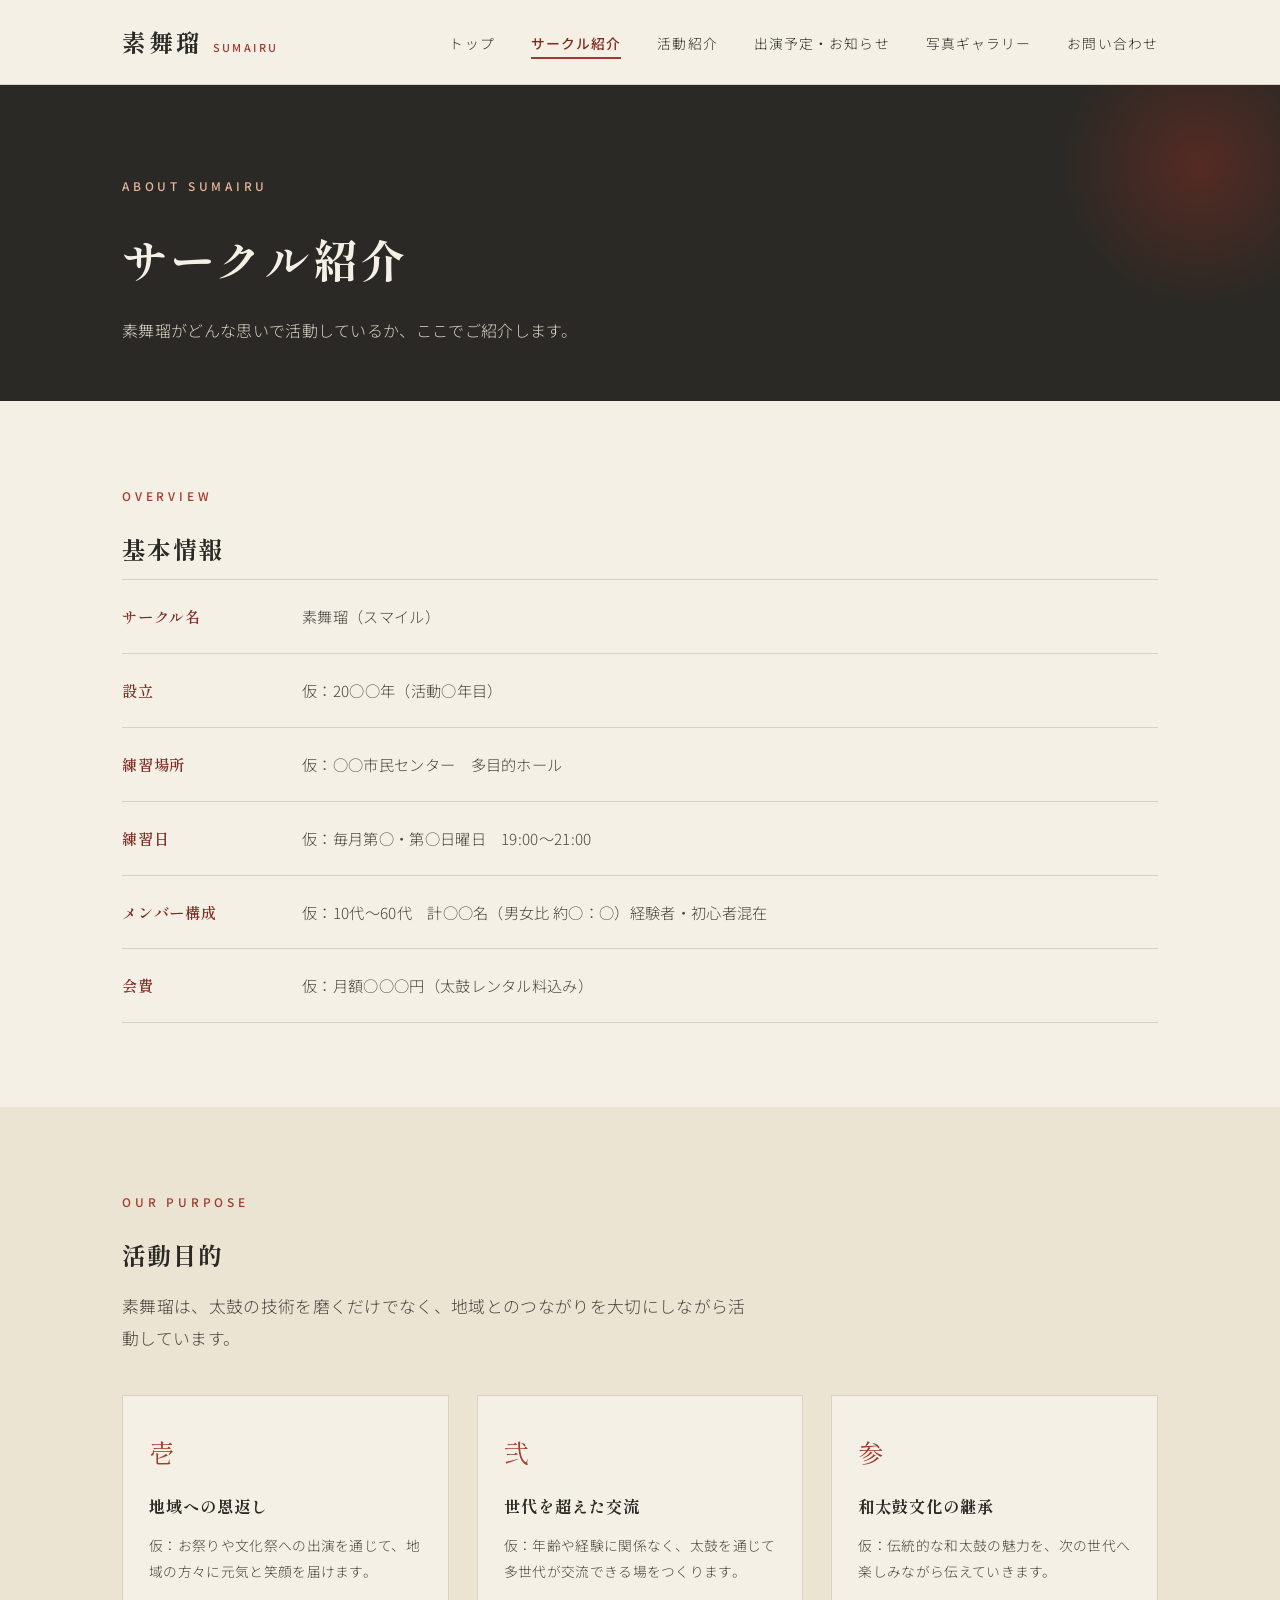
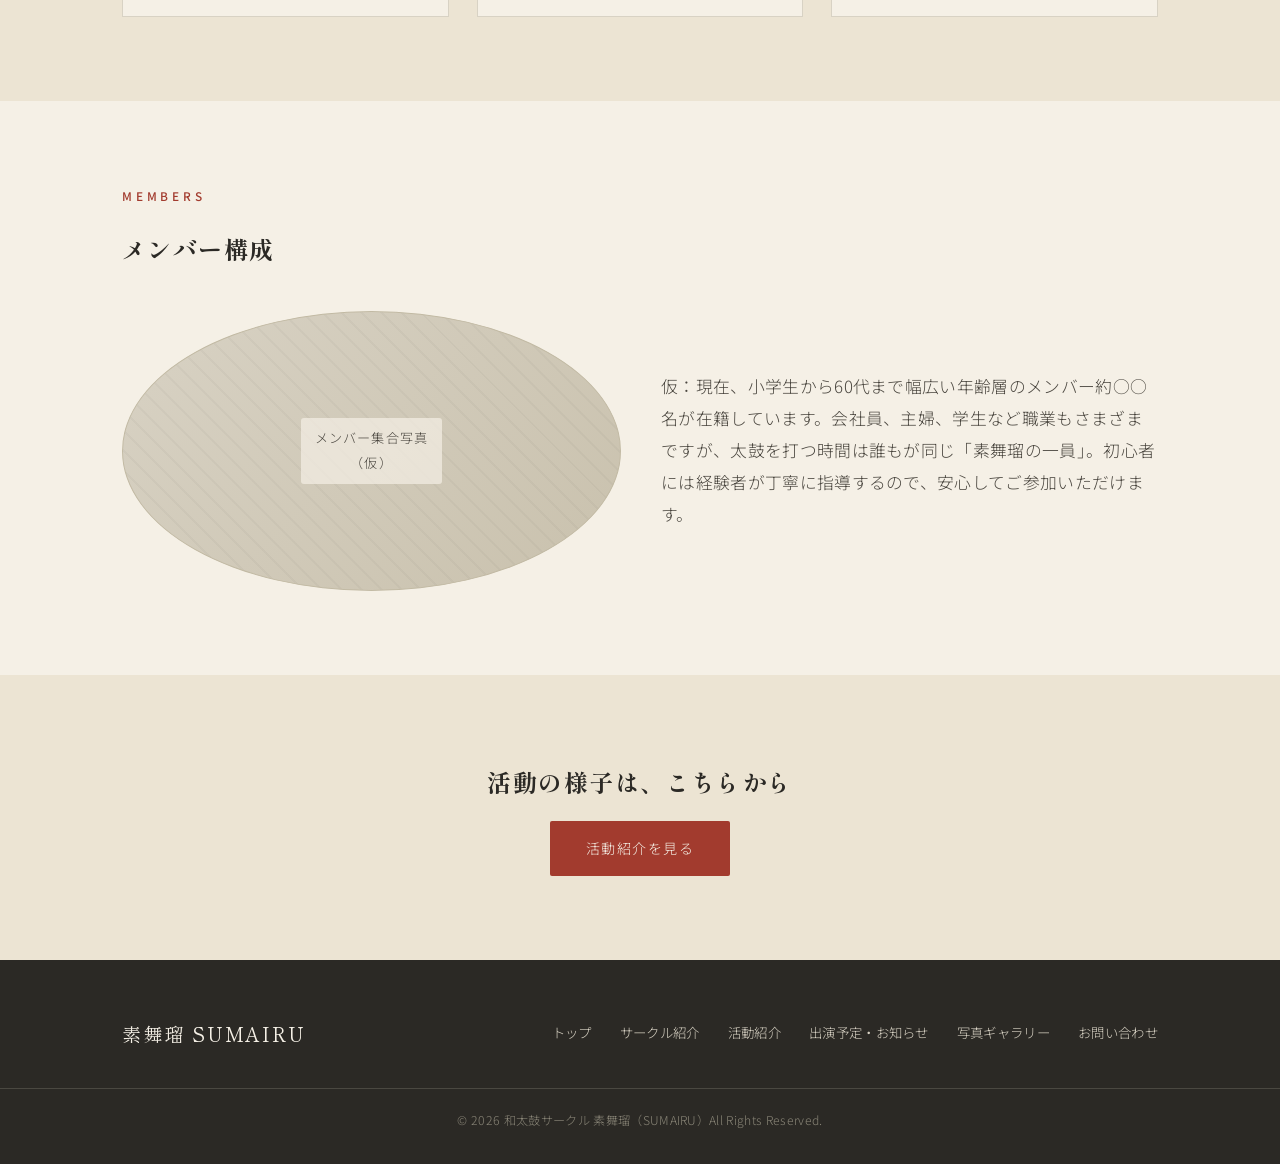
==== about.html @ edcd3ee0 "Add files via upload" ====
<!DOCTYPE html>
<html lang="ja">
<head>
<meta charset="UTF-8">
<meta name="viewport" content="width=device-width, initial-scale=1.0">
<title>サークル紹介 | 素舞瑠（スマイル）</title>
<link rel="stylesheet" href="style.css">
<style>
  .info-table {
    width: 100%;
    border-collapse: collapse;
    margin-top: 8px;
  }
  .info-table tr { border-bottom: 1px solid var(--washi); }
  .info-table tr:first-child { border-top: 1px solid var(--washi); }
  .info-table th, .info-table td {
    text-align: left;
    padding: 22px 0;
    vertical-align: top;
  }
  .info-table th {
    width: 180px;
    font-family: 'Shippori Mincho', serif;
    font-weight: 600;
    font-size: 0.95rem;
    color: var(--vermilion-deep);
    letter-spacing: 0.05em;
  }
  .info-table td { font-size: 0.95rem; color: var(--ink-soft); }

  .purpose-grid { display: grid; grid-template-columns: repeat(3,1fr); gap: 28px; margin-top: 40px; }
  .purpose-card {
    background: var(--cream);
    border: 1px solid var(--washi);
    padding: 32px 26px;
  }
  .purpose-card .ji { font-family:'Shippori Mincho', serif; font-size: 1.6rem; color: var(--vermilion); margin-bottom: 14px; display:block; }
  .purpose-card h3 { font-size: 1.02rem; margin-bottom: 10px; }
  .purpose-card p { font-size: 0.86rem; color: var(--ink-soft); }
  @media (max-width: 760px) { .purpose-grid { grid-template-columns: 1fr; } }

  .member-row { display: flex; gap: 40px; align-items: center; margin-top: 40px; }
  .member-row .photo-frame { flex: 1; height: 280px; }
  .member-row .m-text { flex: 1; }
  @media (max-width: 760px) { .member-row { flex-direction: column; } }
</style>
</head>
<body>

<header class="site-header">
  <div class="wrap">
    <a href="index.html" class="brand">
      <span class="brand-kanji">素舞瑠</span>
      <span class="brand-kana">SUMAIRU</span>
    </a>
    <button class="nav-toggle" aria-label="メニュー">☰</button>
    <nav class="main-nav">
      <ul>
        <li><a href="index.html">トップ</a></li>
        <li><a href="about.html" class="active">サークル紹介</a></li>
        <li><a href="activities.html">活動紹介</a></li>
        <li><a href="schedule.html">出演予定・お知らせ</a></li>
        <li><a href="gallery.html">写真ギャラリー</a></li>
        <li><a href="contact.html">お問い合わせ</a></li>
      </ul>
    </nav>
  </div>
</header>

<section class="page-hero">
  <div class="wrap">
    <span class="eyebrow" style="color:#E8B49A;">About Sumairu</span>
    <h1>サークル紹介</h1>
    <p>素舞瑠がどんな思いで活動しているか、ここでご紹介します。</p>
  </div>
</section>

<section>
  <div class="wrap">
    <span class="eyebrow">Overview</span>
    <h2 style="font-size:1.5rem; margin-bottom:8px;">基本情報</h2>
    <table class="info-table">
      <tr><th>サークル名</th><td>素舞瑠（スマイル）</td></tr>
      <tr><th>設立</th><td>仮：20○○年（活動○年目）</td></tr>
      <tr><th>練習場所</th><td>仮：○○市民センター　多目的ホール</td></tr>
      <tr><th>練習日</th><td>仮：毎月第○・第○日曜日　19:00〜21:00</td></tr>
      <tr><th>メンバー構成</th><td>仮：10代〜60代　計○○名（男女比 約○：○）経験者・初心者混在</td></tr>
      <tr><th>会費</th><td>仮：月額○○○円（太鼓レンタル料込み）</td></tr>
    </table>
  </div>
</section>

<section class="alt">
  <div class="wrap">
    <span class="eyebrow">Our Purpose</span>
    <h2 style="font-size:1.5rem;">活動目的</h2>
    <p class="lead" style="max-width:640px; margin-top:14px;">素舞瑠は、太鼓の技術を磨くだけでなく、地域とのつながりを大切にしながら活動しています。</p>
    <div class="purpose-grid">
      <div class="purpose-card">
        <span class="ji">壱</span>
        <h3>地域への恩返し</h3>
        <p>仮：お祭りや文化祭への出演を通じて、地域の方々に元気と笑顔を届けます。</p>
      </div>
      <div class="purpose-card">
        <span class="ji">弐</span>
        <h3>世代を超えた交流</h3>
        <p>仮：年齢や経験に関係なく、太鼓を通じて多世代が交流できる場をつくります。</p>
      </div>
      <div class="purpose-card">
        <span class="ji">参</span>
        <h3>和太鼓文化の継承</h3>
        <p>仮：伝統的な和太鼓の魅力を、次の世代へ楽しみながら伝えていきます。</p>
      </div>
    </div>
  </div>
</section>

<section>
  <div class="wrap">
    <span class="eyebrow">Members</span>
    <h2 style="font-size:1.5rem;">メンバー構成</h2>
    <div class="member-row">
      <div class="photo-frame round"><span>メンバー集合写真<br>（仮）</span></div>
      <div class="m-text">
        <p class="lead">仮：現在、小学生から60代まで幅広い年齢層のメンバー約○○名が在籍しています。会社員、主婦、学生など職業もさまざまですが、太鼓を打つ時間は誰もが同じ「素舞瑠の一員」。初心者には経験者が丁寧に指導するので、安心してご参加いただけます。</p>
      </div>
    </div>
  </div>
</section>

<section class="alt text-center">
  <div class="wrap">
    <h2 style="font-size:1.5rem; margin-bottom:16px;">活動の様子は、<span class="brush">こちら</span>から</h2>
    <a href="activities.html" class="btn">活動紹介を見る</a>
  </div>
</section>

<footer>
  <div class="wrap">
    <div><div class="f-brand">素舞瑠 SUMAIRU</div></div>
    <nav>
      <ul>
        <li><a href="index.html">トップ</a></li>
        <li><a href="about.html">サークル紹介</a></li>
        <li><a href="activities.html">活動紹介</a></li>
        <li><a href="schedule.html">出演予定・お知らせ</a></li>
        <li><a href="gallery.html">写真ギャラリー</a></li>
        <li><a href="contact.html">お問い合わせ</a></li>
      </ul>
    </nav>
  </div>
  <div class="f-bottom">&copy; 2026 和太鼓サークル 素舞瑠（SUMAIRU）All Rights Reserved.</div>
</footer>

<script>
  document.querySelector('.nav-toggle').addEventListener('click', () => {
    document.querySelector('.main-nav').classList.toggle('open');
  });
</script>
</body>
</html>
---- style.css ----
@import url('https://fonts.googleapis.com/css2?family=Shippori+Mincho:wght@400;500;600;700;800&family=Noto+Sans+JP:wght@300;400;500;700&display=swap');

:root {
  --ink: #2B2925;
  --ink-soft: #4A463F;
  --cream: #F5F0E6;
  --cream-deep: #ECE4D3;
  --washi: #D8D2C4;
  --vermilion: #A23B2E;
  --vermilion-deep: #7E2C22;
  --indigo: #23344D;
  --indigo-soft: #3A4D68;
  --max-w: 1100px;
}

* { margin: 0; padding: 0; box-sizing: border-box; }

html { scroll-behavior: smooth; }

body {
  font-family: 'Noto Sans JP', sans-serif;
  background: var(--cream);
  color: var(--ink);
  line-height: 1.9;
  font-weight: 300;
  letter-spacing: 0.02em;
}

h1, h2, h3, .display {
  font-family: 'Shippori Mincho', serif;
  font-weight: 700;
  color: var(--ink);
  letter-spacing: 0.06em;
}

a { color: inherit; text-decoration: none; }

img { max-width: 100%; display: block; }

.wrap {
  max-width: var(--max-w);
  margin: 0 auto;
  padding: 0 32px;
}

/* ---------- Header / Nav ---------- */
.site-header {
  position: sticky;
  top: 0;
  z-index: 100;
  background: rgba(245, 240, 230, 0.92);
  backdrop-filter: blur(8px);
  border-bottom: 1px solid var(--washi);
}

.site-header .wrap {
  display: flex;
  align-items: center;
  justify-content: space-between;
  height: 84px;
}

.brand {
  display: flex;
  align-items: baseline;
  gap: 10px;
}

.brand-kanji {
  font-family: 'Shippori Mincho', serif;
  font-size: 1.5rem;
  font-weight: 800;
  letter-spacing: 0.12em;
}

.brand-kana {
  font-size: 0.68rem;
  letter-spacing: 0.22em;
  color: var(--vermilion);
  font-weight: 500;
}

nav.main-nav ul {
  list-style: none;
  display: flex;
  gap: 36px;
}

nav.main-nav a {
  font-size: 0.86rem;
  letter-spacing: 0.08em;
  position: relative;
  padding-bottom: 6px;
  white-space: nowrap;
}

nav.main-nav a::after {
  content: "";
  position: absolute;
  left: 0;
  bottom: 0;
  width: 0;
  height: 2px;
  background: var(--vermilion);
  transition: width 0.25s ease;
}

nav.main-nav a:hover::after,
nav.main-nav a.active::after {
  width: 100%;
}

nav.main-nav a.active { color: var(--vermilion-deep); font-weight: 500; }

.nav-toggle {
  display: none;
  background: none;
  border: none;
  font-size: 1.6rem;
  color: var(--ink);
  cursor: pointer;
}

@media (max-width: 760px) {
  nav.main-nav {
    position: fixed;
    top: 84px;
    left: 0;
    right: 0;
    background: var(--cream);
    border-bottom: 1px solid var(--washi);
    max-height: 0;
    overflow: hidden;
    transition: max-height 0.3s ease;
  }
  nav.main-nav.open { max-height: 400px; }
  nav.main-nav ul {
    flex-direction: column;
    gap: 0;
    padding: 8px 32px 24px;
  }
  nav.main-nav li { border-bottom: 1px solid var(--washi); }
  nav.main-nav a { display: block; padding: 16px 0; }
  .nav-toggle { display: block; }
}

/* ---------- Brush underline signature ---------- */
.brush {
  display: inline-block;
  position: relative;
}
.brush::after {
  content: "";
  position: absolute;
  left: -4%;
  right: -4%;
  bottom: -0.18em;
  height: 0.42em;
  background: var(--vermilion);
  opacity: 0.85;
  border-radius: 2px 6px 3px 8px / 6px 3px 7px 2px;
  z-index: -1;
}

/* ---------- Eyebrow label ---------- */
.eyebrow {
  font-size: 0.74rem;
  letter-spacing: 0.32em;
  color: var(--vermilion);
  font-weight: 500;
  text-transform: uppercase;
  margin-bottom: 18px;
  display: block;
}

/* ---------- Hachi divider (drumstick mark) ---------- */
.hachi-divider {
  display: flex;
  align-items: center;
  justify-content: center;
  gap: 14px;
  margin: 64px 0;
  color: var(--washi);
}
.hachi-divider .line { height: 1px; background: var(--washi); flex: 1; max-width: 220px; }
.hachi-divider .mark { font-size: 1.1rem; color: var(--vermilion); transform: rotate(20deg); }

/* ---------- Page hero (inner pages) ---------- */
.page-hero {
  background: var(--ink);
  color: var(--cream);
  padding: 90px 0 56px;
  position: relative;
  overflow: hidden;
}
.page-hero::before {
  content: "";
  position: absolute;
  right: -60px;
  top: -60px;
  width: 280px;
  height: 280px;
  border-radius: 50%;
  background: radial-gradient(circle, var(--vermilion-deep) 0%, transparent 70%);
  opacity: 0.5;
}
.page-hero h1 {
  font-size: clamp(2rem, 4vw, 2.8rem);
  color: var(--cream);
  position: relative;
}
.page-hero p {
  margin-top: 14px;
  color: var(--washi);
  font-size: 1rem;
  max-width: 520px;
  position: relative;
}

/* ---------- Section spacing ---------- */
section { padding: 84px 0; }
section.alt { background: var(--cream-deep); }

/* ---------- Placeholder photo frame (drum-head style) ---------- */
.photo-frame {
  background: linear-gradient(135deg, var(--washi) 0%, #c9c1ad 100%);
  border: 1px solid #c2baa4;
  display: flex;
  align-items: center;
  justify-content: center;
  color: var(--ink-soft);
  font-size: 0.82rem;
  letter-spacing: 0.08em;
  text-align: center;
  position: relative;
  overflow: hidden;
}
.photo-frame::before {
  content: "";
  position: absolute;
  inset: 0;
  background:
    repeating-linear-gradient(45deg, rgba(43,41,37,0.035) 0 2px, transparent 2px 14px);
}
.photo-frame span {
  position: relative;
  padding: 8px 14px;
  background: rgba(245,240,230,0.7);
  border-radius: 3px;
}
.photo-frame.round { border-radius: 50%; aspect-ratio: 1/1; }

/* ---------- Buttons ---------- */
.btn {
  display: inline-block;
  padding: 14px 36px;
  background: var(--vermilion);
  color: var(--cream);
  font-size: 0.88rem;
  letter-spacing: 0.1em;
  border-radius: 2px;
  transition: background 0.2s ease, transform 0.2s ease;
}
.btn:hover { background: var(--vermilion-deep); transform: translateY(-1px); }
.btn.outline {
  background: transparent;
  border: 1px solid var(--cream);
  color: var(--cream);
}
.btn.outline:hover { background: rgba(245,240,230,0.1); }

/* ---------- Footer ---------- */
footer {
  background: var(--ink);
  color: var(--washi);
  padding: 56px 0 32px;
  margin-top: 0;
}
footer .wrap {
  display: flex;
  flex-wrap: wrap;
  justify-content: space-between;
  gap: 32px;
}
footer .f-brand {
  font-family: 'Shippori Mincho', serif;
  font-size: 1.2rem;
  color: var(--cream);
  letter-spacing: 0.1em;
}
footer nav ul {
  list-style: none;
  display: flex;
  flex-wrap: wrap;
  gap: 8px 28px;
}
footer nav a { font-size: 0.84rem; color: var(--washi); }
footer nav a:hover { color: var(--cream); }
.f-bottom {
  border-top: 1px solid rgba(216,210,196,0.18);
  margin-top: 36px;
  padding-top: 20px;
  font-size: 0.76rem;
  color: #8a8678;
  text-align: center;
}

/* ---------- Utility ---------- */
.text-center { text-align: center; }
.lead { font-size: 1.05rem; color: var(--ink-soft); }
.grid-2 { display: grid; grid-template-columns: 1fr 1fr; gap: 48px; align-items: center; }
.grid-3 { display: grid; grid-template-columns: repeat(3, 1fr); gap: 28px; }
@media (max-width: 760px) {
  .grid-2, .grid-3 { grid-template-columns: 1fr; }
}
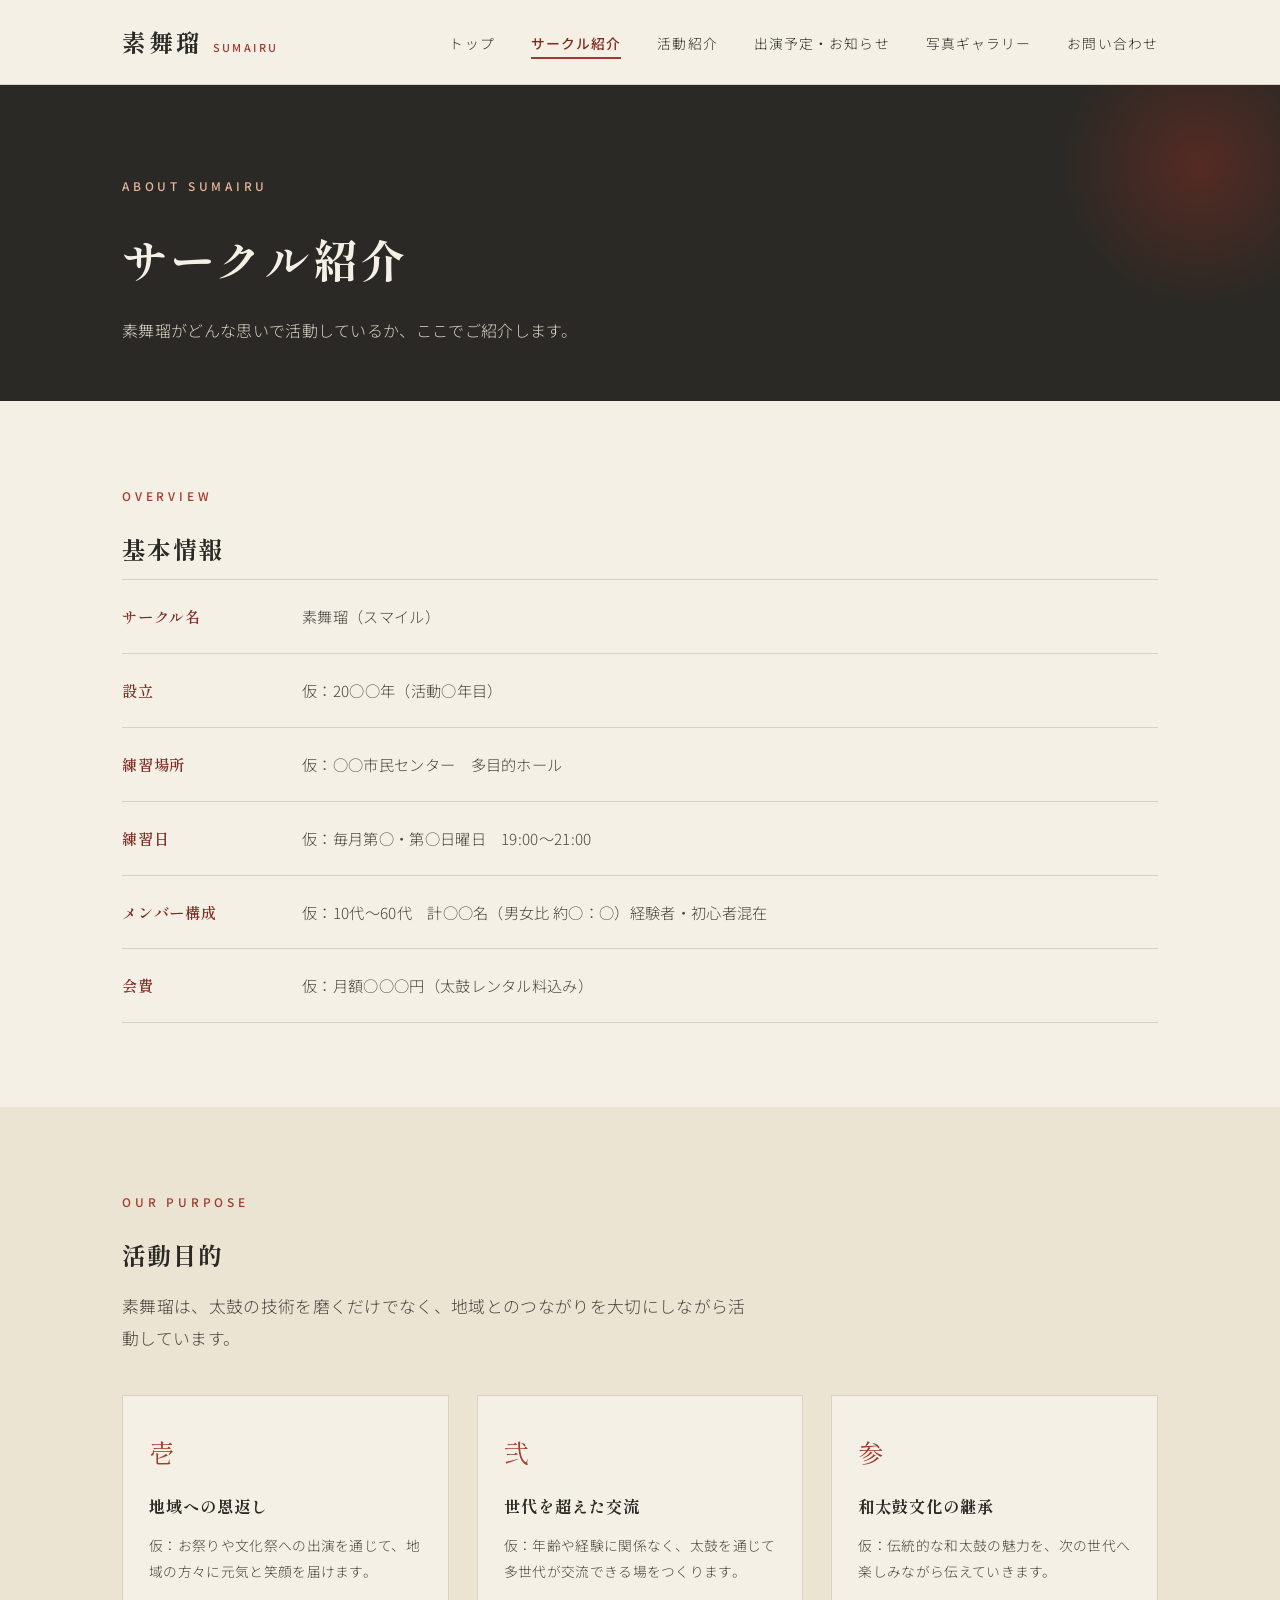
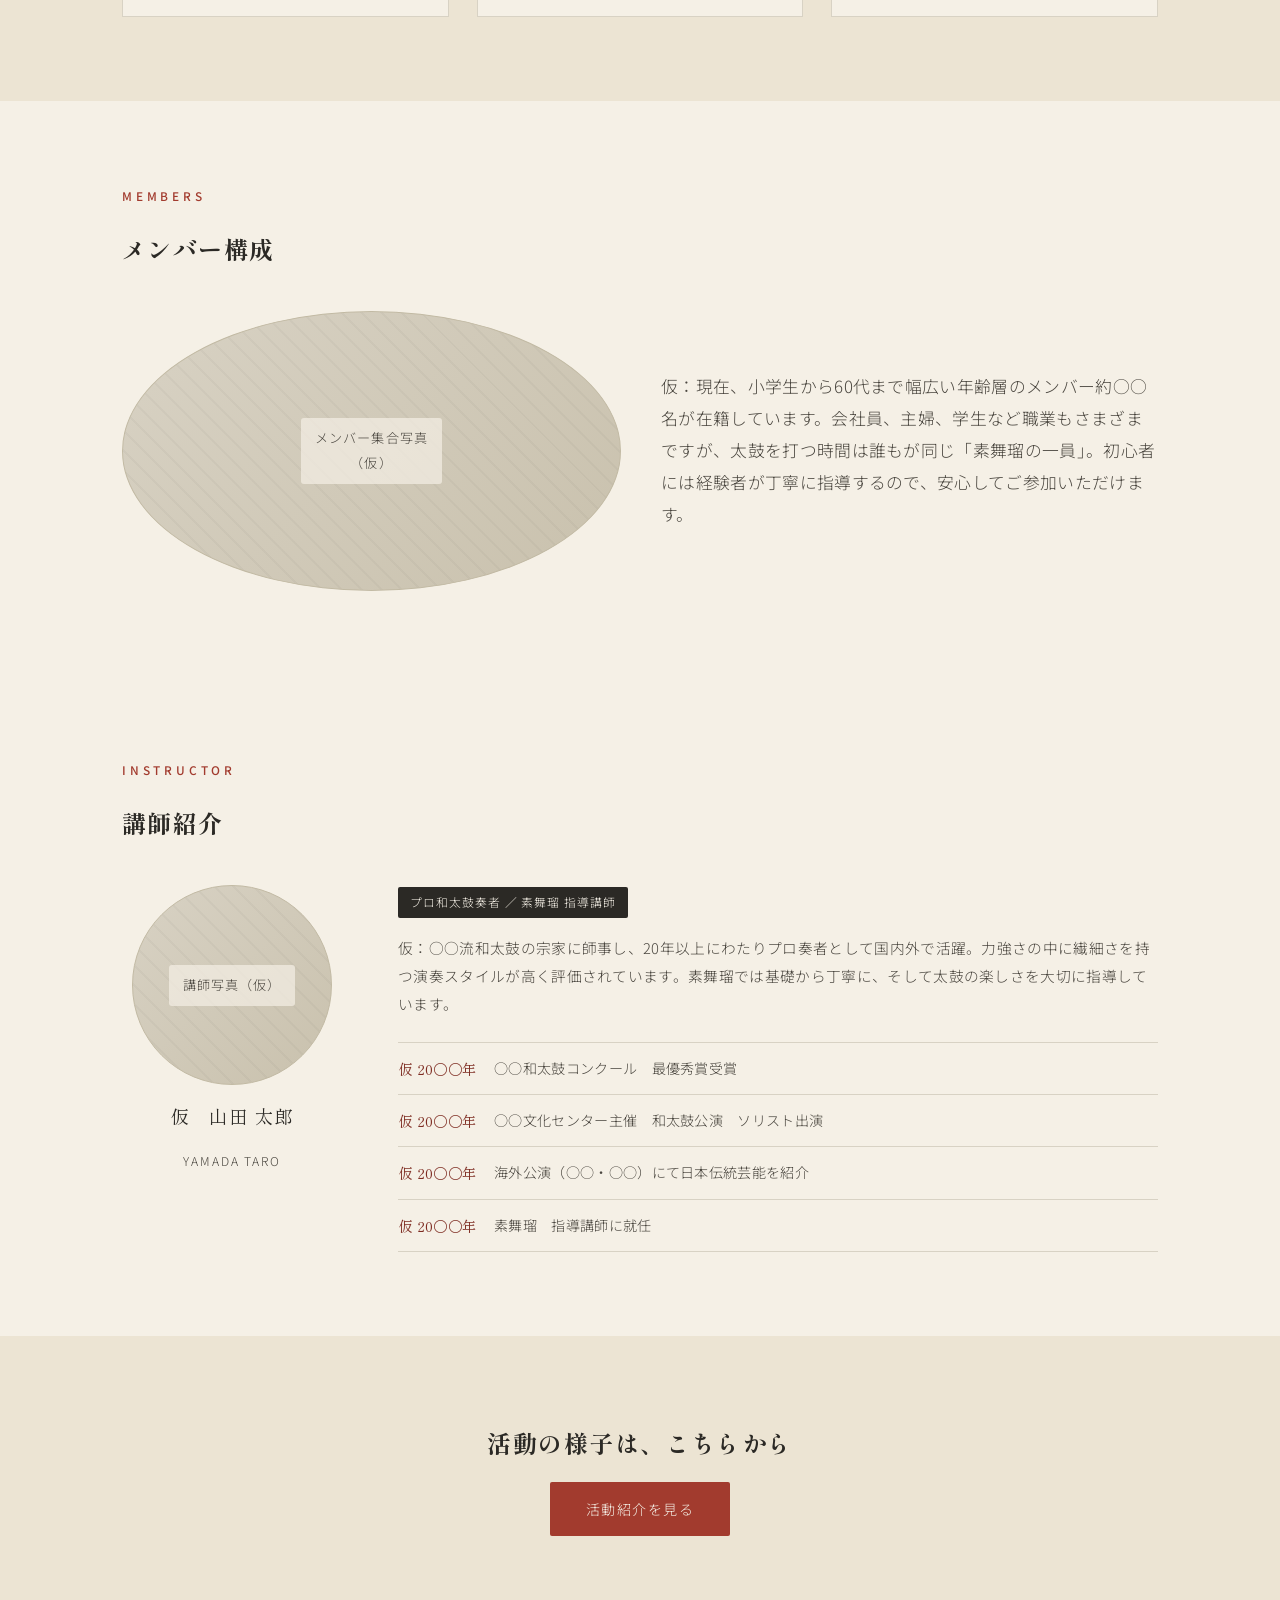
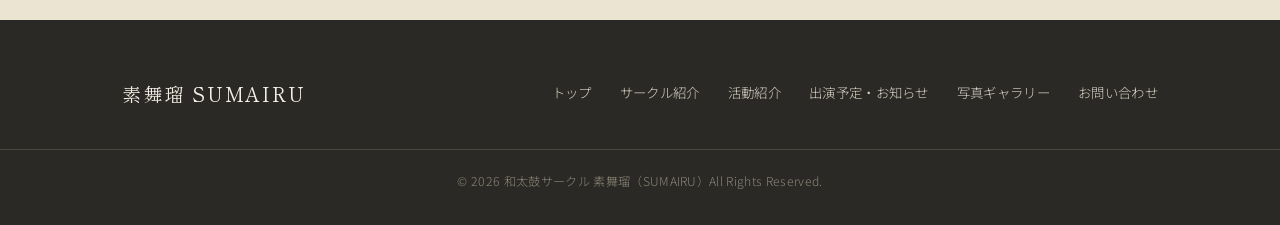
==== commit 4c5f1c72: "Add files via upload" ====
--- a/about.html
+++ b/about.html
@@ -43,6 +43,71 @@
   .member-row .photo-frame { flex: 1; height: 280px; }
   .member-row .m-text { flex: 1; }
   @media (max-width: 760px) { .member-row { flex-direction: column; } }
+
+  /* 講師紹介 */
+  .instructor-wrap {
+    display: flex;
+    gap: 56px;
+    align-items: flex-start;
+    margin-top: 40px;
+  }
+  .instructor-photo {
+    flex: 0 0 220px;
+    display: flex;
+    flex-direction: column;
+    align-items: center;
+    gap: 14px;
+  }
+  .instructor-photo .photo-frame {
+    width: 200px;
+    height: 200px;
+    border-radius: 50%;
+  }
+  .instructor-photo .i-name {
+    font-family: 'Shippori Mincho', serif;
+    font-size: 1.15rem;
+    text-align: center;
+    letter-spacing: 0.08em;
+  }
+  .instructor-photo .i-name-kana {
+    font-size: 0.76rem;
+    color: var(--ink-soft);
+    letter-spacing: 0.15em;
+    text-align: center;
+    margin-top: 2px;
+  }
+  .instructor-detail { flex: 1; }
+  .instructor-detail .i-title {
+    display: inline-block;
+    font-size: 0.74rem;
+    letter-spacing: 0.08em;
+    padding: 4px 12px;
+    background: var(--ink);
+    color: var(--cream);
+    border-radius: 2px;
+    margin-bottom: 16px;
+  }
+  .instructor-detail p { font-size: 0.92rem; color: var(--ink-soft); margin-bottom: 24px; }
+  .career-list { list-style: none; padding: 0; }
+  .career-list li {
+    display: flex;
+    gap: 16px;
+    padding: 12px 0;
+    border-bottom: 1px solid var(--washi);
+    font-size: 0.88rem;
+  }
+  .career-list li:first-child { border-top: 1px solid var(--washi); }
+  .career-list .c-year {
+    flex: 0 0 80px;
+    font-family: 'Shippori Mincho', serif;
+    color: var(--vermilion-deep);
+    font-size: 0.9rem;
+  }
+  .career-list .c-text { color: var(--ink-soft); }
+  @media (max-width: 760px) {
+    .instructor-wrap { flex-direction: column; gap: 32px; }
+    .instructor-photo { flex: none; width: 100%; }
+  }
 </style>
 </head>
 <body>
@@ -128,6 +193,30 @@
   </div>
 </section>
 
+<section>
+  <div class="wrap">
+    <span class="eyebrow">Instructor</span>
+    <h2 style="font-size:1.5rem;">講師紹介</h2>
+    <div class="instructor-wrap">
+      <div class="instructor-photo">
+        <div class="photo-frame"><span>講師写真（仮）</span></div>
+        <div class="i-name">仮　山田 太郎</div>
+        <div class="i-name-kana">YAMADA TARO</div>
+      </div>
+      <div class="instructor-detail">
+        <span class="i-title">プロ和太鼓奏者 ／ 素舞瑠 指導講師</span>
+        <p>仮：○○流和太鼓の宗家に師事し、20年以上にわたりプロ奏者として国内外で活躍。力強さの中に繊細さを持つ演奏スタイルが高く評価されています。素舞瑠では基礎から丁寧に、そして太鼓の楽しさを大切に指導しています。</p>
+        <ul class="career-list">
+          <li><span class="c-year">仮 20○○年</span><span class="c-text">○○和太鼓コンクール　最優秀賞受賞</span></li>
+          <li><span class="c-year">仮 20○○年</span><span class="c-text">○○文化センター主催　和太鼓公演　ソリスト出演</span></li>
+          <li><span class="c-year">仮 20○○年</span><span class="c-text">海外公演（○○・○○）にて日本伝統芸能を紹介</span></li>
+          <li><span class="c-year">仮 20○○年</span><span class="c-text">素舞瑠　指導講師に就任</span></li>
+        </ul>
+      </div>
+    </div>
+  </div>
+</section>
+
 <section class="alt text-center">
   <div class="wrap">
     <h2 style="font-size:1.5rem; margin-bottom:16px;">活動の様子は、<span class="brush">こちら</span>から</h2>
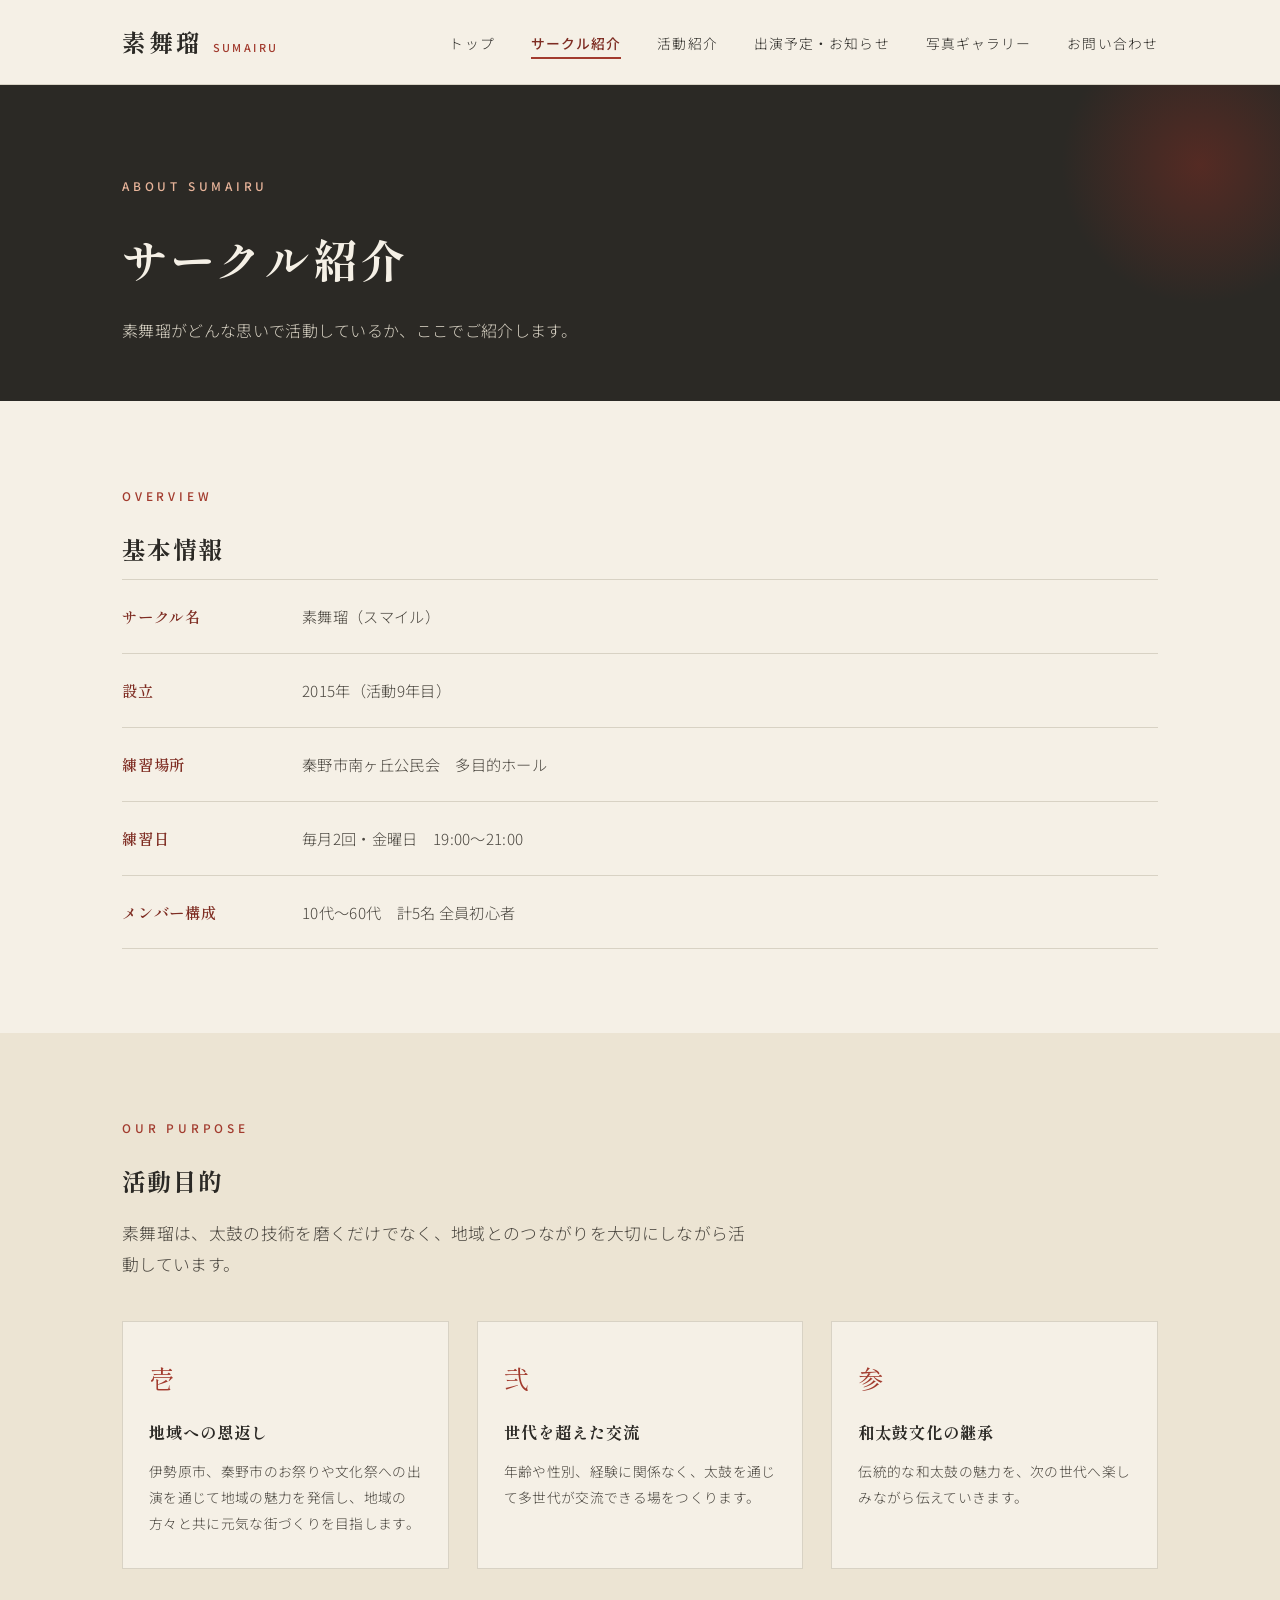
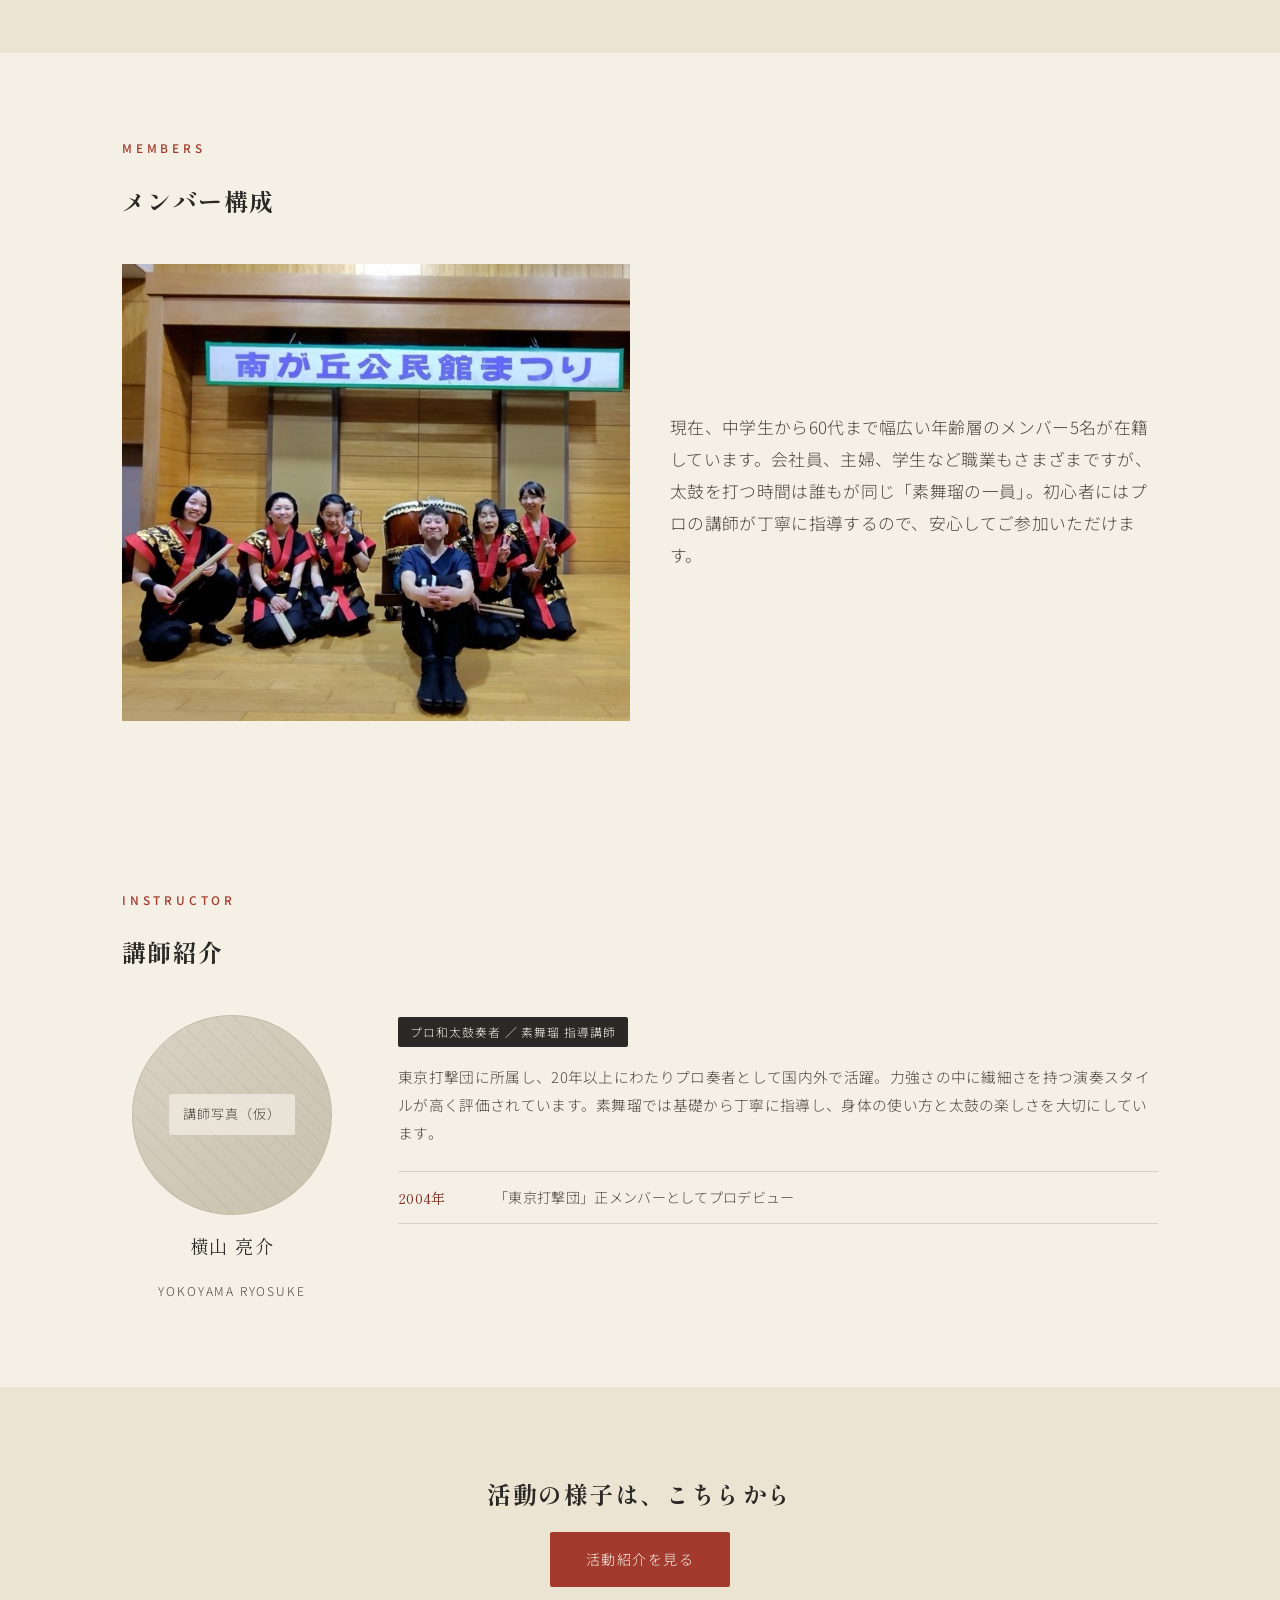
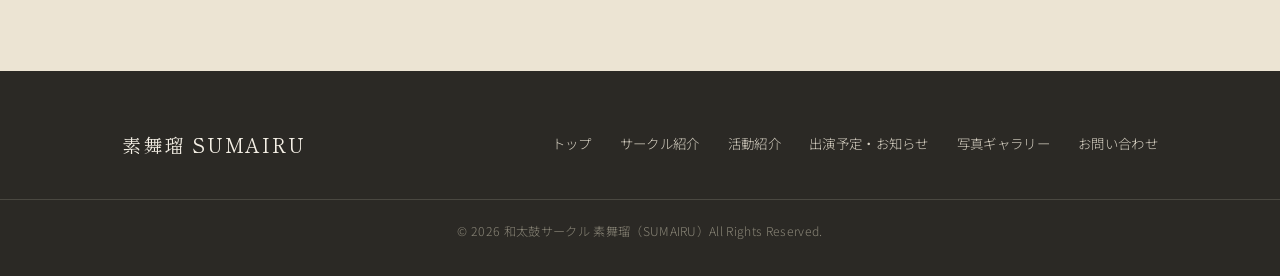
==== commit 235fd45d: "Add files via upload" ====
--- a/about.html
+++ b/about.html
@@ -146,11 +146,10 @@
     <h2 style="font-size:1.5rem; margin-bottom:8px;">基本情報</h2>
     <table class="info-table">
       <tr><th>サークル名</th><td>素舞瑠（スマイル）</td></tr>
-      <tr><th>設立</th><td>仮：20○○年（活動○年目）</td></tr>
-      <tr><th>練習場所</th><td>仮：○○市民センター　多目的ホール</td></tr>
-      <tr><th>練習日</th><td>仮：毎月第○・第○日曜日　19:00〜21:00</td></tr>
-      <tr><th>メンバー構成</th><td>仮：10代〜60代　計○○名（男女比 約○：○）経験者・初心者混在</td></tr>
-      <tr><th>会費</th><td>仮：月額○○○円（太鼓レンタル料込み）</td></tr>
+      <tr><th>設立</th><td>2015年（活動9年目）</td></tr>
+      <tr><th>練習場所</th><td>秦野市南ヶ丘公民会　多目的ホール</td></tr>
+      <tr><th>練習日</th><td>毎月2回・金曜日　19:00〜21:00</td></tr>
+      <tr><th>メンバー構成</th><td>10代〜60代　計5名 全員初心者</td></tr>
     </table>
   </div>
 </section>
@@ -164,17 +163,17 @@
       <div class="purpose-card">
         <span class="ji">壱</span>
         <h3>地域への恩返し</h3>
-        <p>仮：お祭りや文化祭への出演を通じて、地域の方々に元気と笑顔を届けます。</p>
+        <p>伊勢原市、秦野市のお祭りや文化祭への出演を通じて地域の魅力を発信し、地域の方々と共に元気な街づくりを目指します。</p>
       </div>
       <div class="purpose-card">
         <span class="ji">弐</span>
         <h3>世代を超えた交流</h3>
-        <p>仮：年齢や経験に関係なく、太鼓を通じて多世代が交流できる場をつくります。</p>
+        <p>年齢や性別、経験に関係なく、太鼓を通じて多世代が交流できる場をつくります。</p>
       </div>
       <div class="purpose-card">
         <span class="ji">参</span>
         <h3>和太鼓文化の継承</h3>
-        <p>仮：伝統的な和太鼓の魅力を、次の世代へ楽しみながら伝えていきます。</p>
+        <p>伝統的な和太鼓の魅力を、次の世代へ楽しみながら伝えていきます。</p>
       </div>
     </div>
   </div>
@@ -185,9 +184,9 @@
     <span class="eyebrow">Members</span>
     <h2 style="font-size:1.5rem;">メンバー構成</h2>
     <div class="member-row">
-      <div class="photo-frame round"><span>メンバー集合写真<br>（仮）</span></div>
+      <img src ="images/syuugou.JPG" alt="集合写真">
       <div class="m-text">
-        <p class="lead">仮：現在、小学生から60代まで幅広い年齢層のメンバー約○○名が在籍しています。会社員、主婦、学生など職業もさまざまですが、太鼓を打つ時間は誰もが同じ「素舞瑠の一員」。初心者には経験者が丁寧に指導するので、安心してご参加いただけます。</p>
+        <p class="lead">現在、中学生から60代まで幅広い年齢層のメンバー5名が在籍しています。会社員、主婦、学生など職業もさまざまですが、太鼓を打つ時間は誰もが同じ「素舞瑠の一員」。初心者にはプロの講師が丁寧に指導するので、安心してご参加いただけます。</p>
       </div>
     </div>
   </div>
@@ -200,17 +199,14 @@
     <div class="instructor-wrap">
       <div class="instructor-photo">
         <div class="photo-frame"><span>講師写真（仮）</span></div>
-        <div class="i-name">仮　山田 太郎</div>
-        <div class="i-name-kana">YAMADA TARO</div>
+        <div class="i-name">横山 亮介</div>
+        <div class="i-name-kana">YOKOYAMA RYOSUKE</div>
       </div>
       <div class="instructor-detail">
         <span class="i-title">プロ和太鼓奏者 ／ 素舞瑠 指導講師</span>
-        <p>仮：○○流和太鼓の宗家に師事し、20年以上にわたりプロ奏者として国内外で活躍。力強さの中に繊細さを持つ演奏スタイルが高く評価されています。素舞瑠では基礎から丁寧に、そして太鼓の楽しさを大切に指導しています。</p>
+        <p>東京打撃団に所属し、20年以上にわたりプロ奏者として国内外で活躍。力強さの中に繊細さを持つ演奏スタイルが高く評価されています。素舞瑠では基礎から丁寧に指導し、身体の使い方と太鼓の楽しさを大切にしています。</p>
         <ul class="career-list">
-          <li><span class="c-year">仮 20○○年</span><span class="c-text">○○和太鼓コンクール　最優秀賞受賞</span></li>
-          <li><span class="c-year">仮 20○○年</span><span class="c-text">○○文化センター主催　和太鼓公演　ソリスト出演</span></li>
-          <li><span class="c-year">仮 20○○年</span><span class="c-text">海外公演（○○・○○）にて日本伝統芸能を紹介</span></li>
-          <li><span class="c-year">仮 20○○年</span><span class="c-text">素舞瑠　指導講師に就任</span></li>
+          <li><span class="c-year">2004年</span><span class="c-text">「東京打撃団」正メンバーとしてプロデビュー</span></li>
         </ul>
       </div>
     </div>
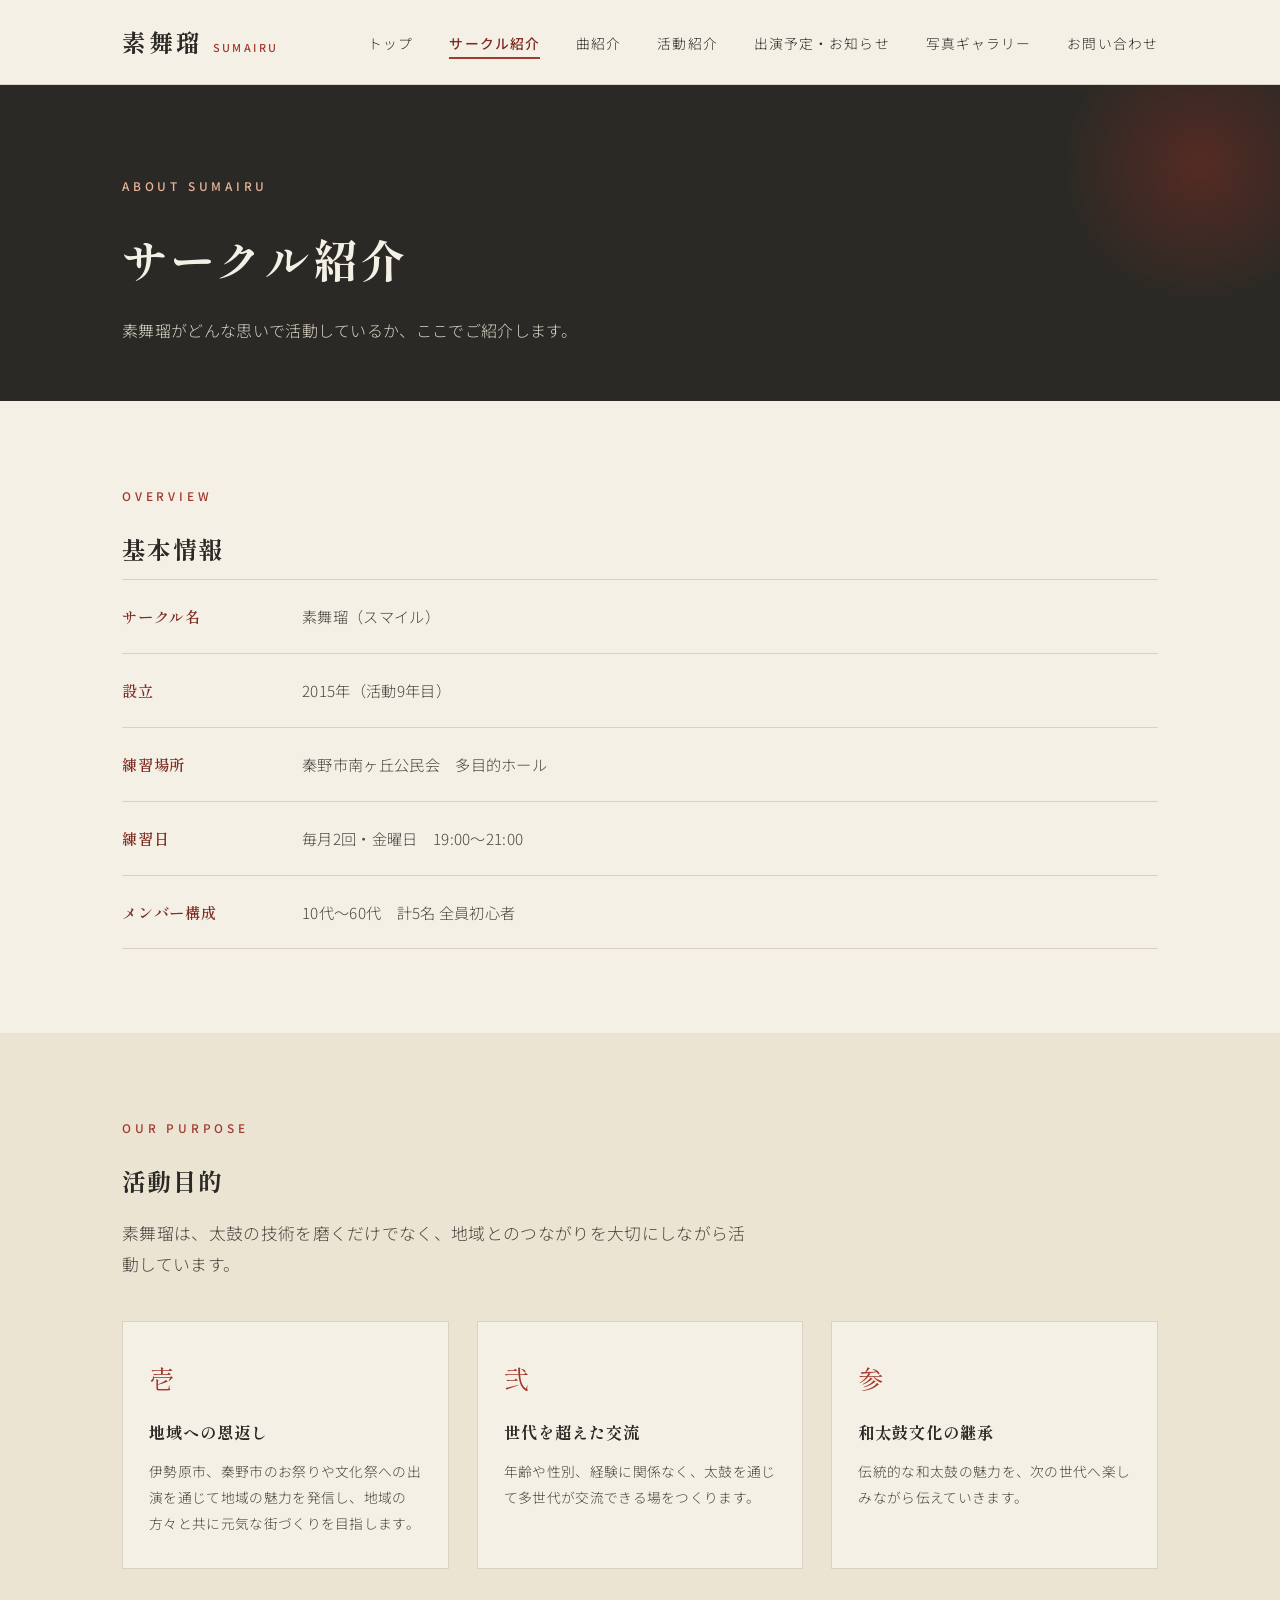
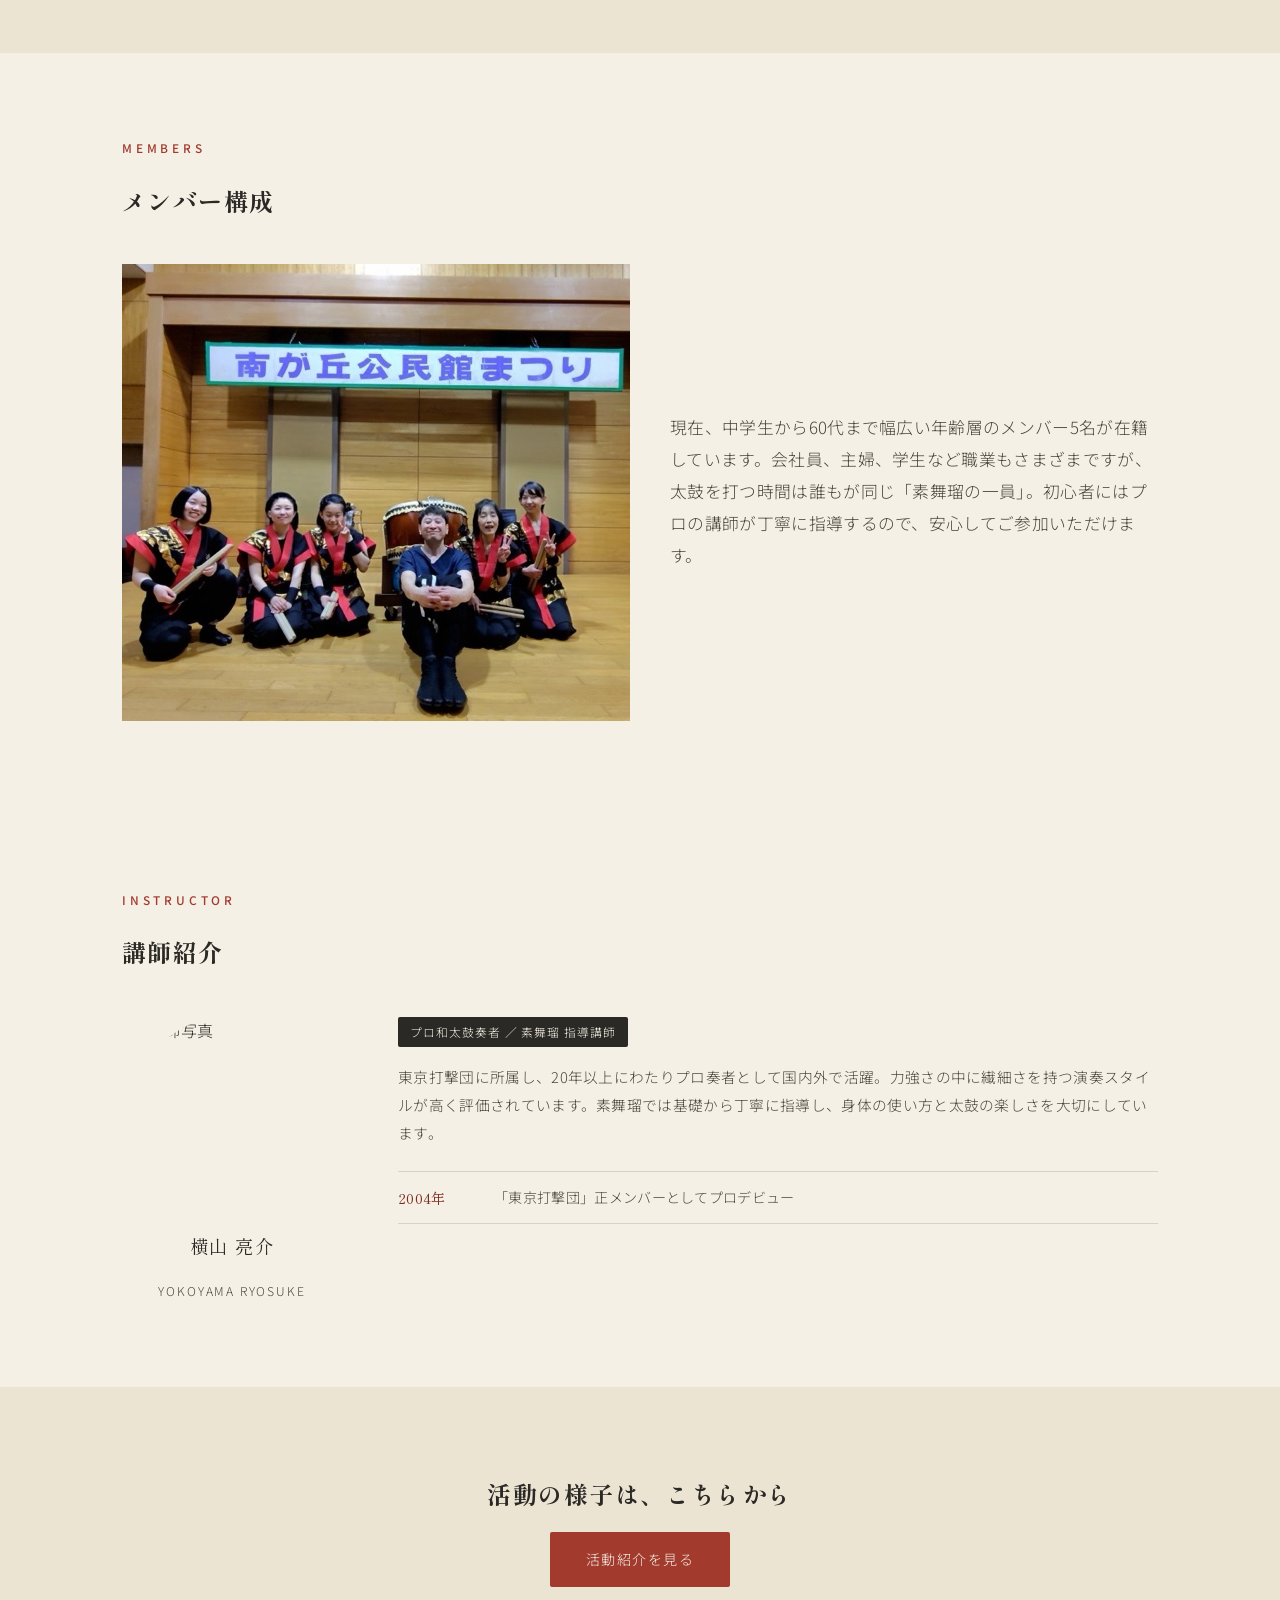
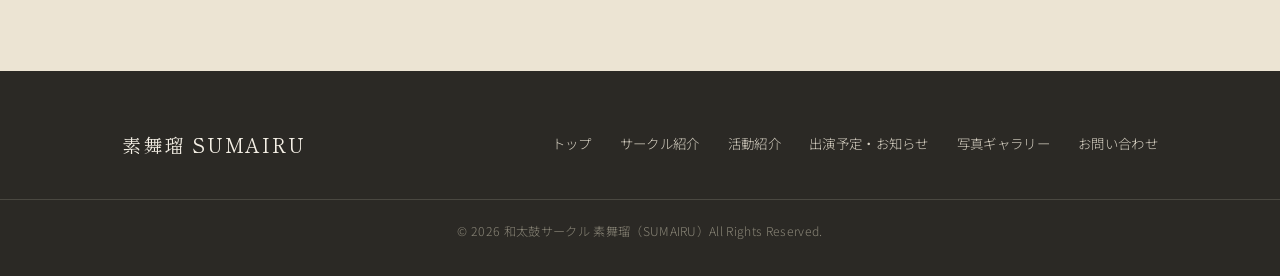
==== commit b9932374: "Add files via upload" ====
--- a/about.html
+++ b/about.html
@@ -123,6 +123,7 @@
       <ul>
         <li><a href="index.html">トップ</a></li>
         <li><a href="about.html" class="active">サークル紹介</a></li>
+        <li><a href="songs.html">曲紹介</a></li>
         <li><a href="activities.html">活動紹介</a></li>
         <li><a href="schedule.html">出演予定・お知らせ</a></li>
         <li><a href="gallery.html">写真ギャラリー</a></li>
@@ -198,7 +199,7 @@
     <h2 style="font-size:1.5rem;">講師紹介</h2>
     <div class="instructor-wrap">
       <div class="instructor-photo">
-        <div class="photo-frame"><span>講師写真（仮）</span></div>
+        <img src="images/yokoyama.jpg" alt="講師写真" style="width:200px; height:200px; object-fit:cover; border-radius:50%;">
         <div class="i-name">横山 亮介</div>
         <div class="i-name-kana">YOKOYAMA RYOSUKE</div>
       </div>
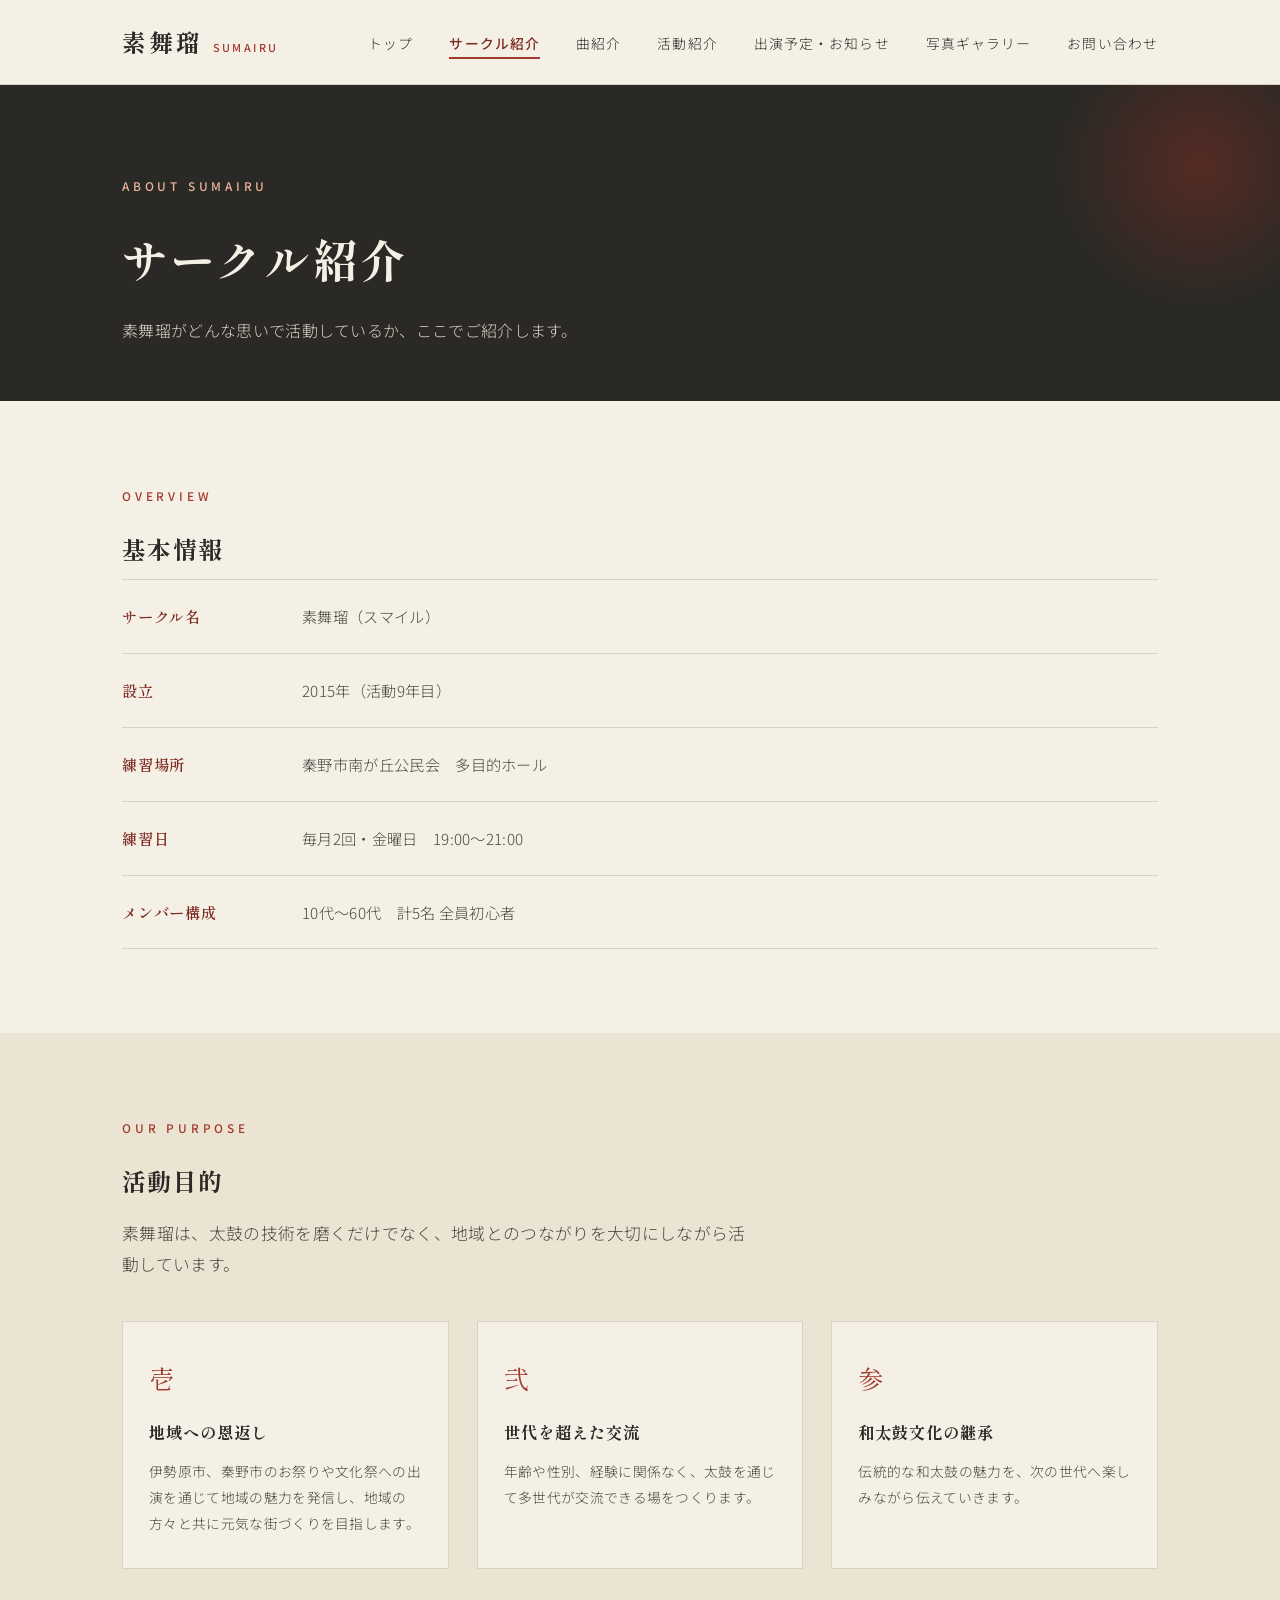
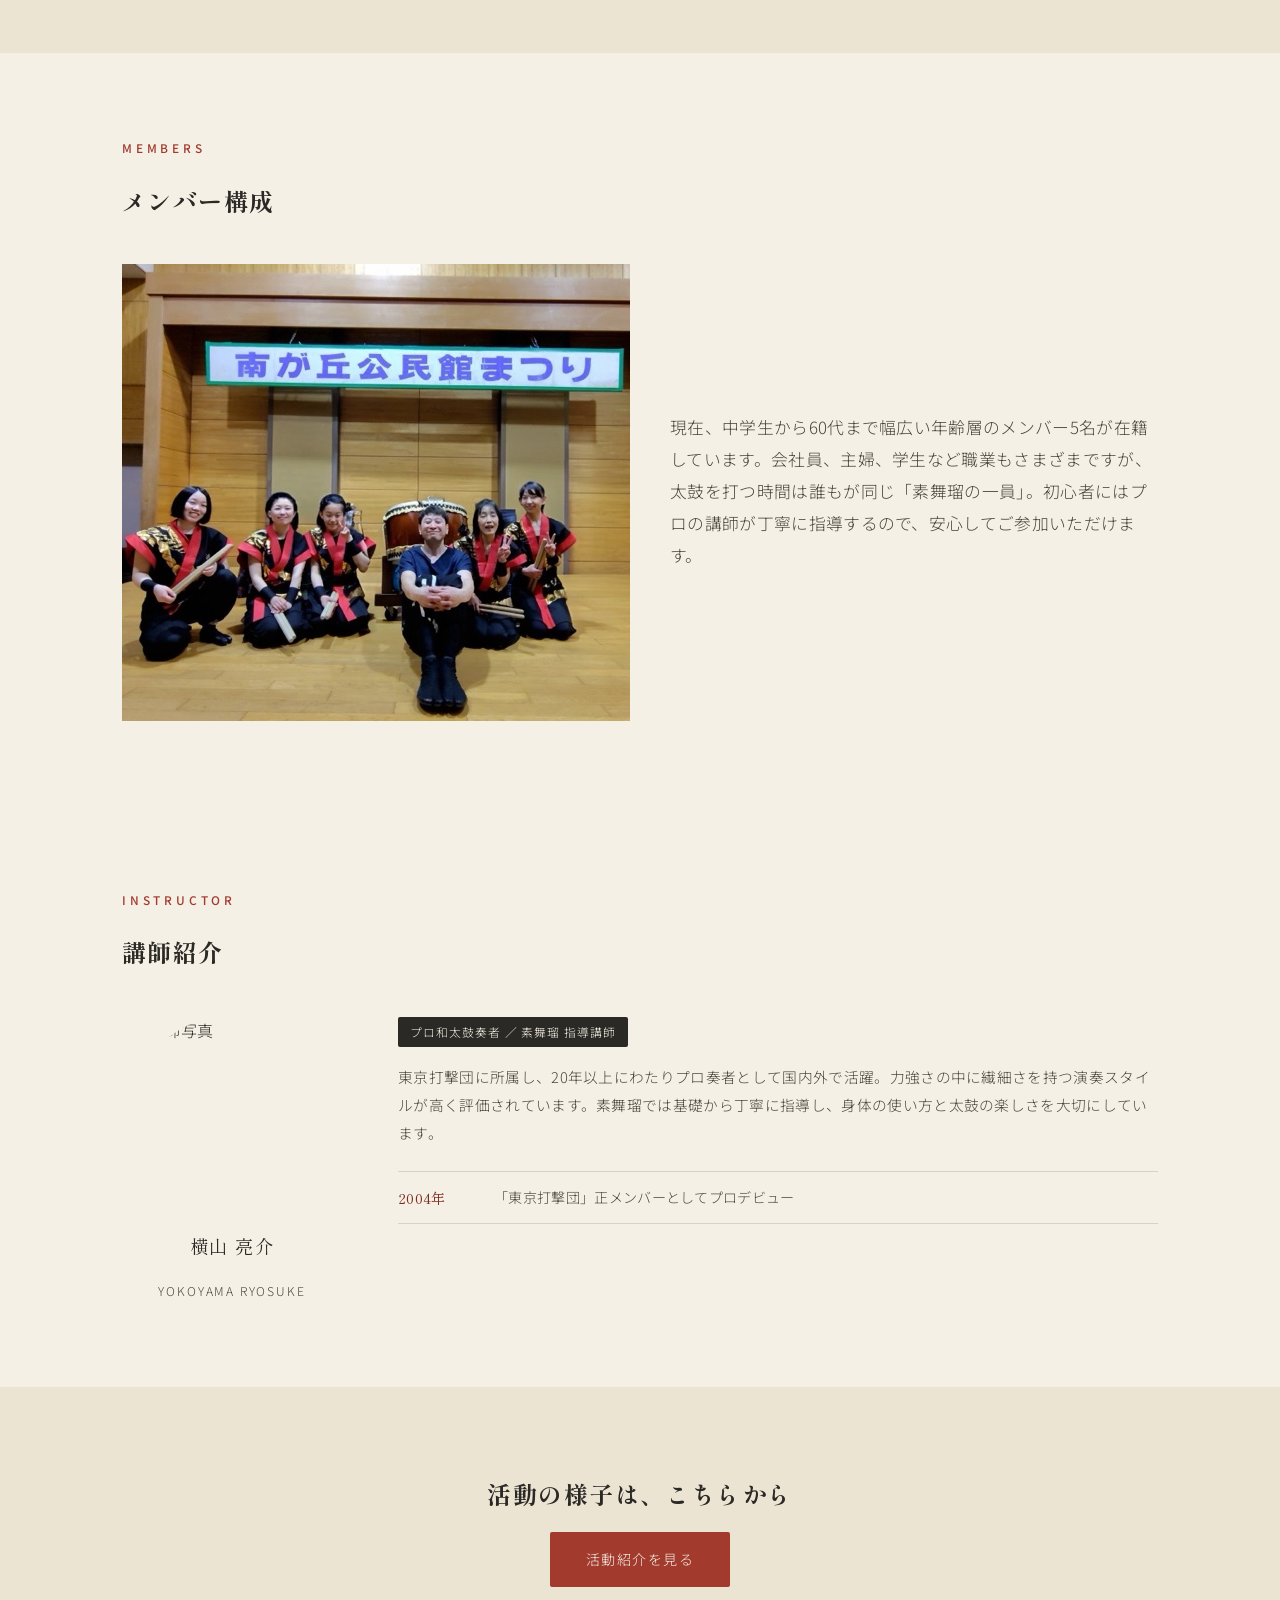
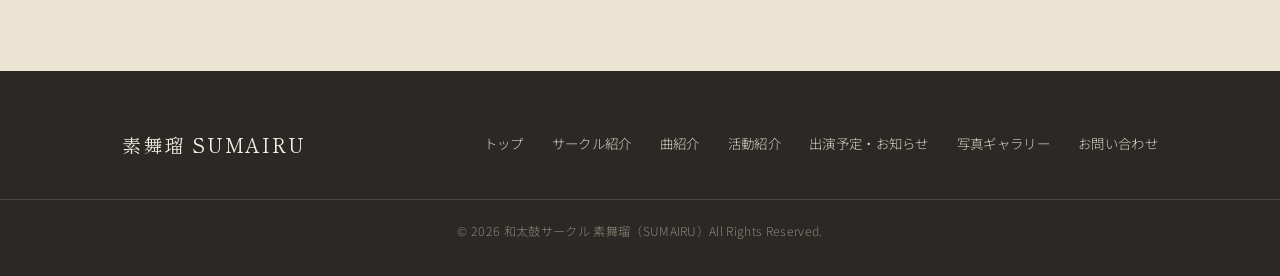
==== commit 34b0b1f5: "Add files via upload" ====
--- a/about.html
+++ b/about.html
@@ -148,7 +148,7 @@
     <table class="info-table">
       <tr><th>サークル名</th><td>素舞瑠（スマイル）</td></tr>
       <tr><th>設立</th><td>2015年（活動9年目）</td></tr>
-      <tr><th>練習場所</th><td>秦野市南ヶ丘公民会　多目的ホール</td></tr>
+      <tr><th>練習場所</th><td>秦野市南が丘公民会　多目的ホール</td></tr>
       <tr><th>練習日</th><td>毎月2回・金曜日　19:00〜21:00</td></tr>
       <tr><th>メンバー構成</th><td>10代〜60代　計5名 全員初心者</td></tr>
     </table>
@@ -199,7 +199,7 @@
     <h2 style="font-size:1.5rem;">講師紹介</h2>
     <div class="instructor-wrap">
       <div class="instructor-photo">
-        <img src="images/yokoyama.jpg" alt="講師写真" style="width:200px; height:200px; object-fit:cover; border-radius:50%;">
+        <img src="images/yokoyama.jpg" alt="講師写真" style="width:min(200px, 100%); height:200px; object-fit:cover; border-radius:50%; display:block;">
         <div class="i-name">横山 亮介</div>
         <div class="i-name-kana">YOKOYAMA RYOSUKE</div>
       </div>
@@ -228,6 +228,7 @@
       <ul>
         <li><a href="index.html">トップ</a></li>
         <li><a href="about.html">サークル紹介</a></li>
+        <li><a href="songs.html">曲紹介</a></li>
         <li><a href="activities.html">活動紹介</a></li>
         <li><a href="schedule.html">出演予定・お知らせ</a></li>
         <li><a href="gallery.html">写真ギャラリー</a></li>
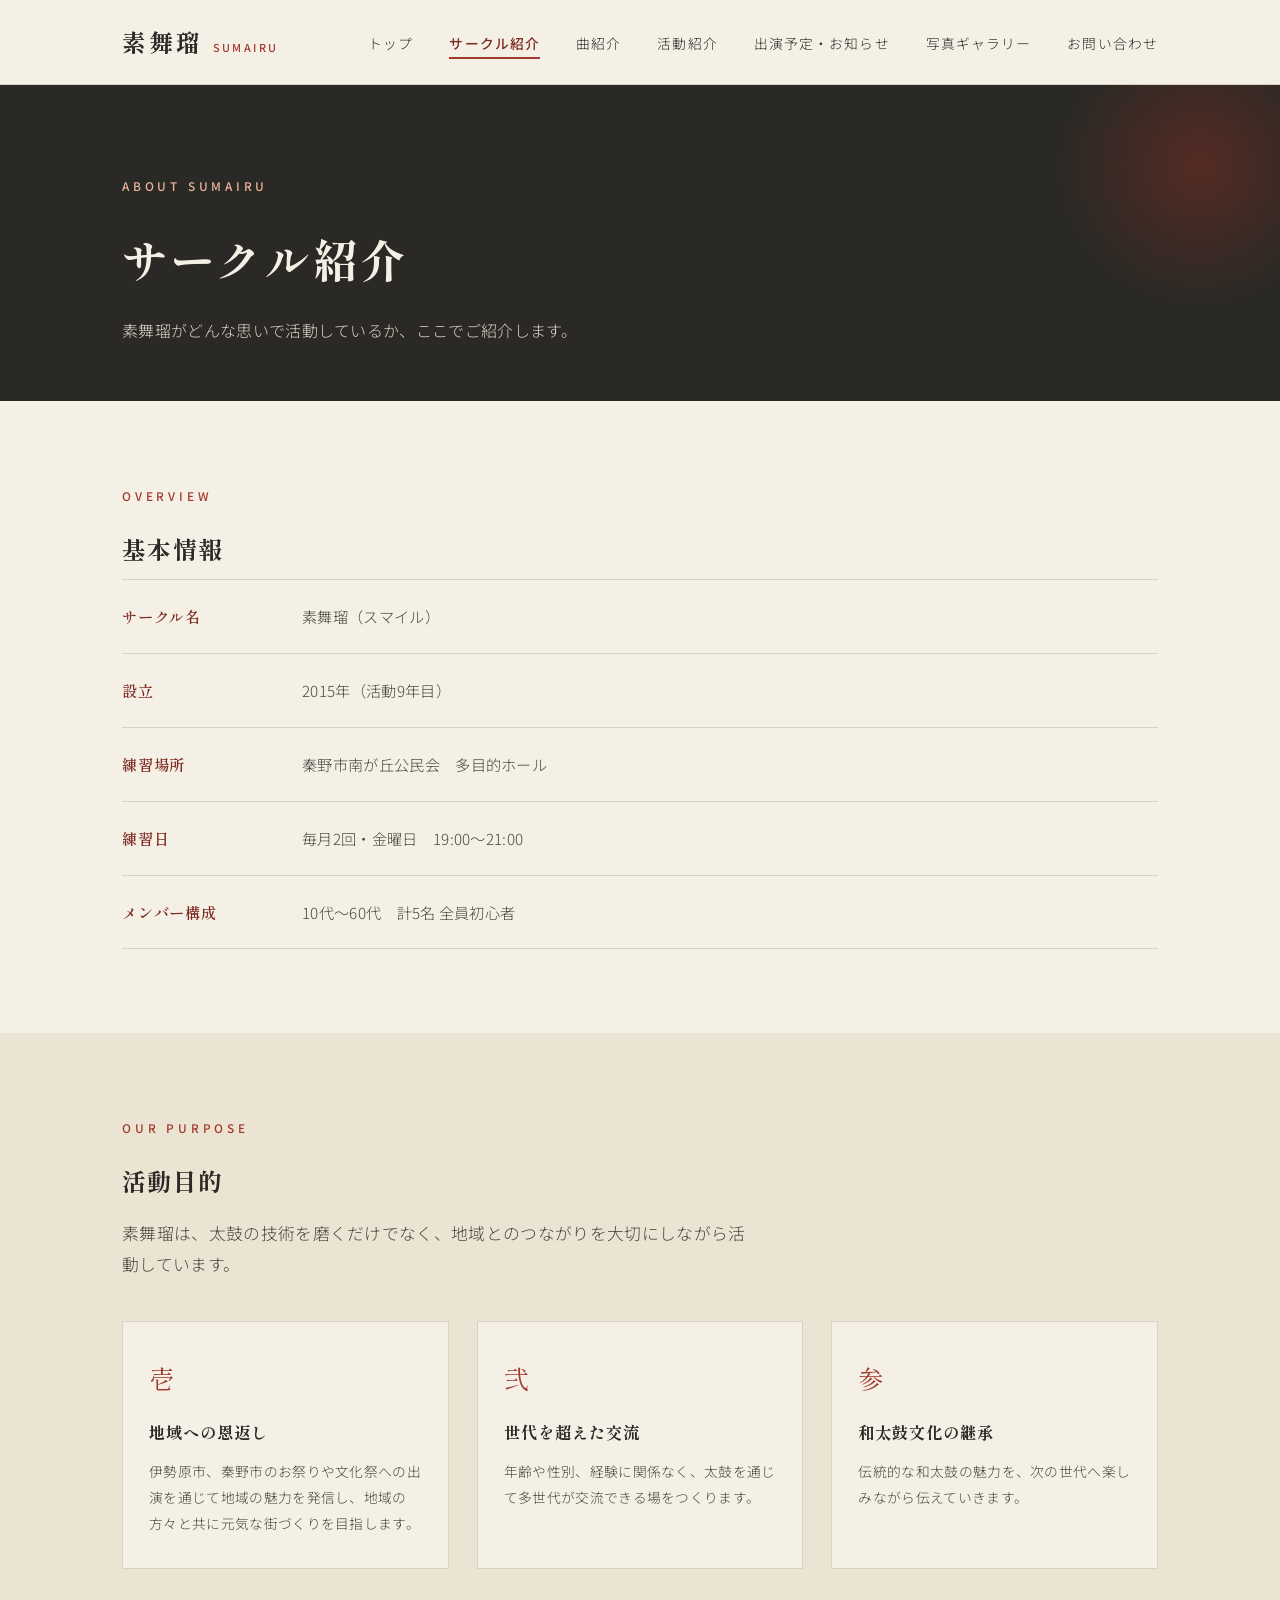
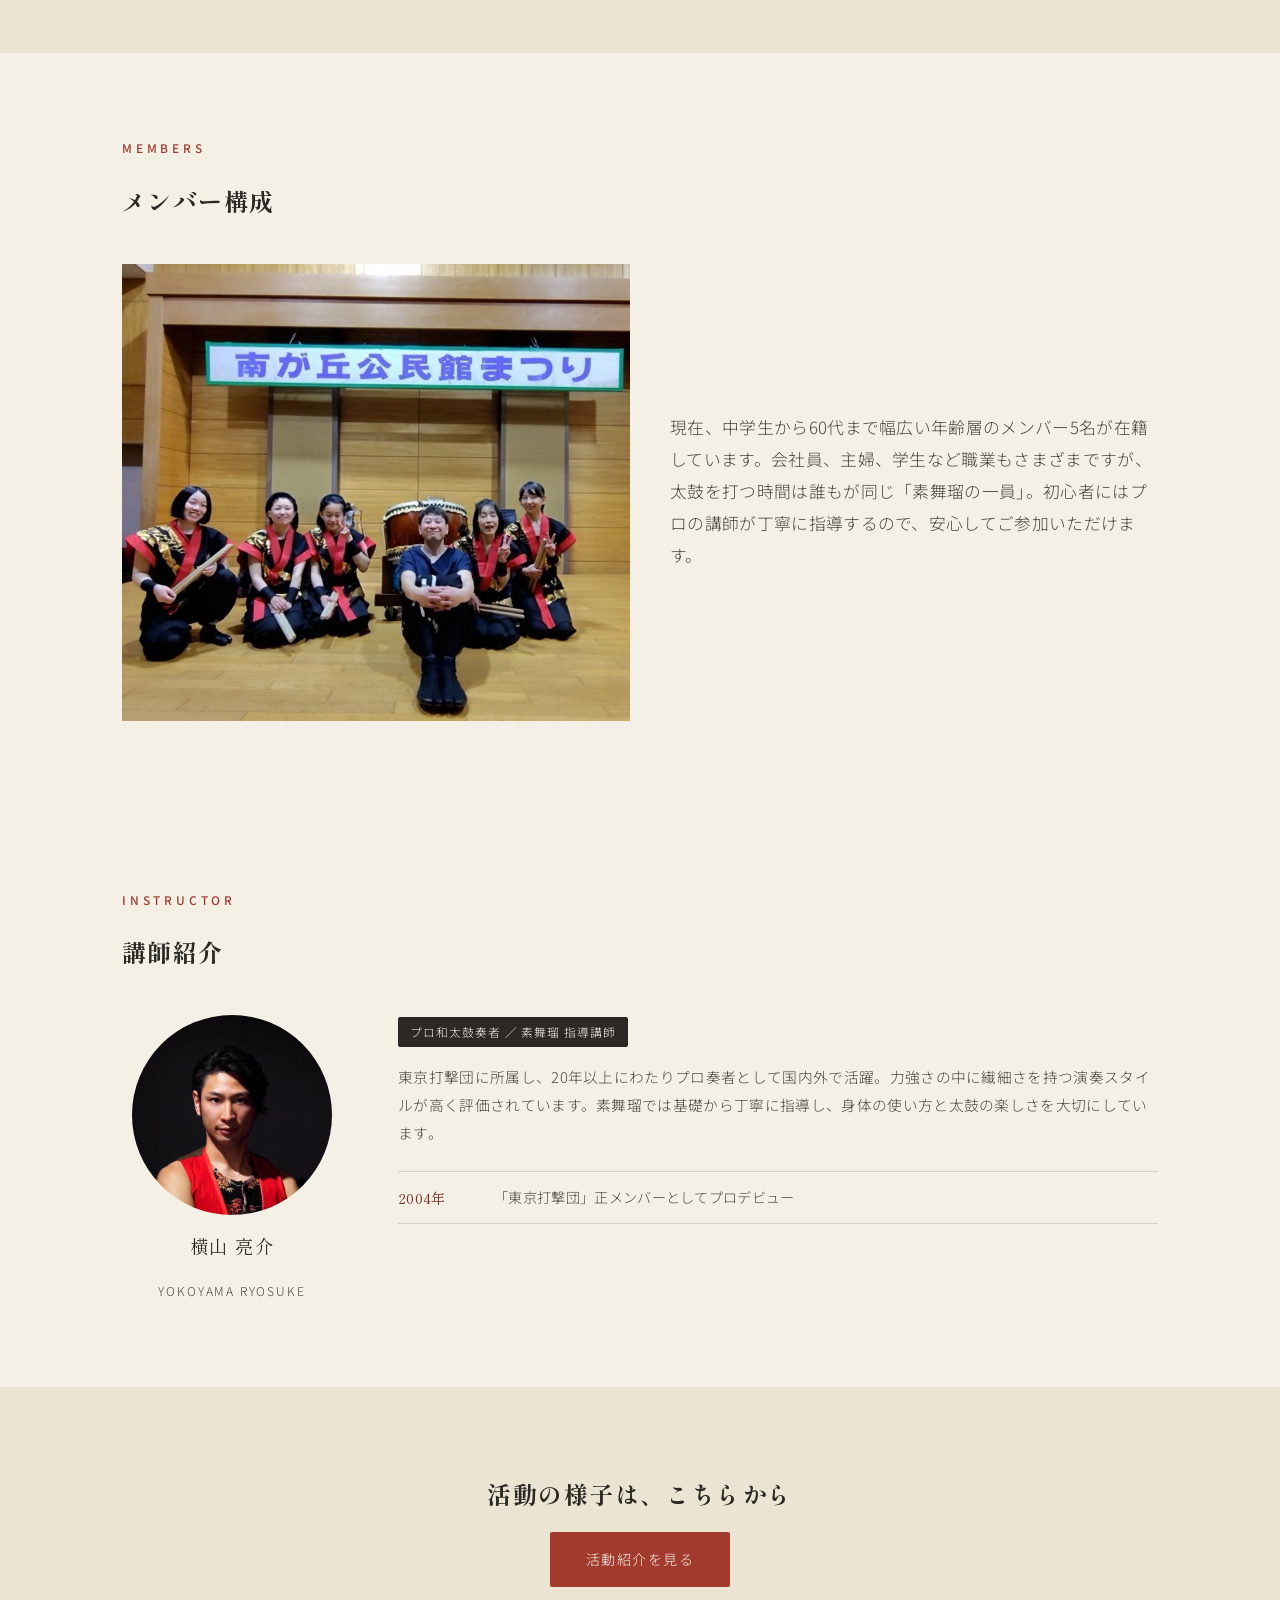
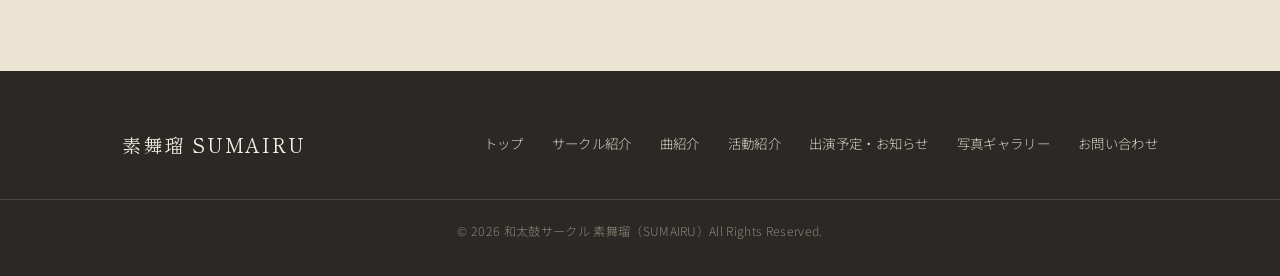
==== commit 10abc6cf: "Add files via upload" ====
--- a/about.html
+++ b/about.html
@@ -199,7 +199,7 @@
     <h2 style="font-size:1.5rem;">講師紹介</h2>
     <div class="instructor-wrap">
       <div class="instructor-photo">
-        <img src="images/yokoyama.jpg" alt="講師写真" style="width:min(200px, 100%); height:200px; object-fit:cover; border-radius:50%; display:block;">
+        <img src="images/yokoyama.JPG" alt="講師写真" style="width:200px; height:200px; object-fit:cover; object-position:top; border-radius:50%; display:block; margin:0 auto;">
         <div class="i-name">横山 亮介</div>
         <div class="i-name-kana">YOKOYAMA RYOSUKE</div>
       </div>
